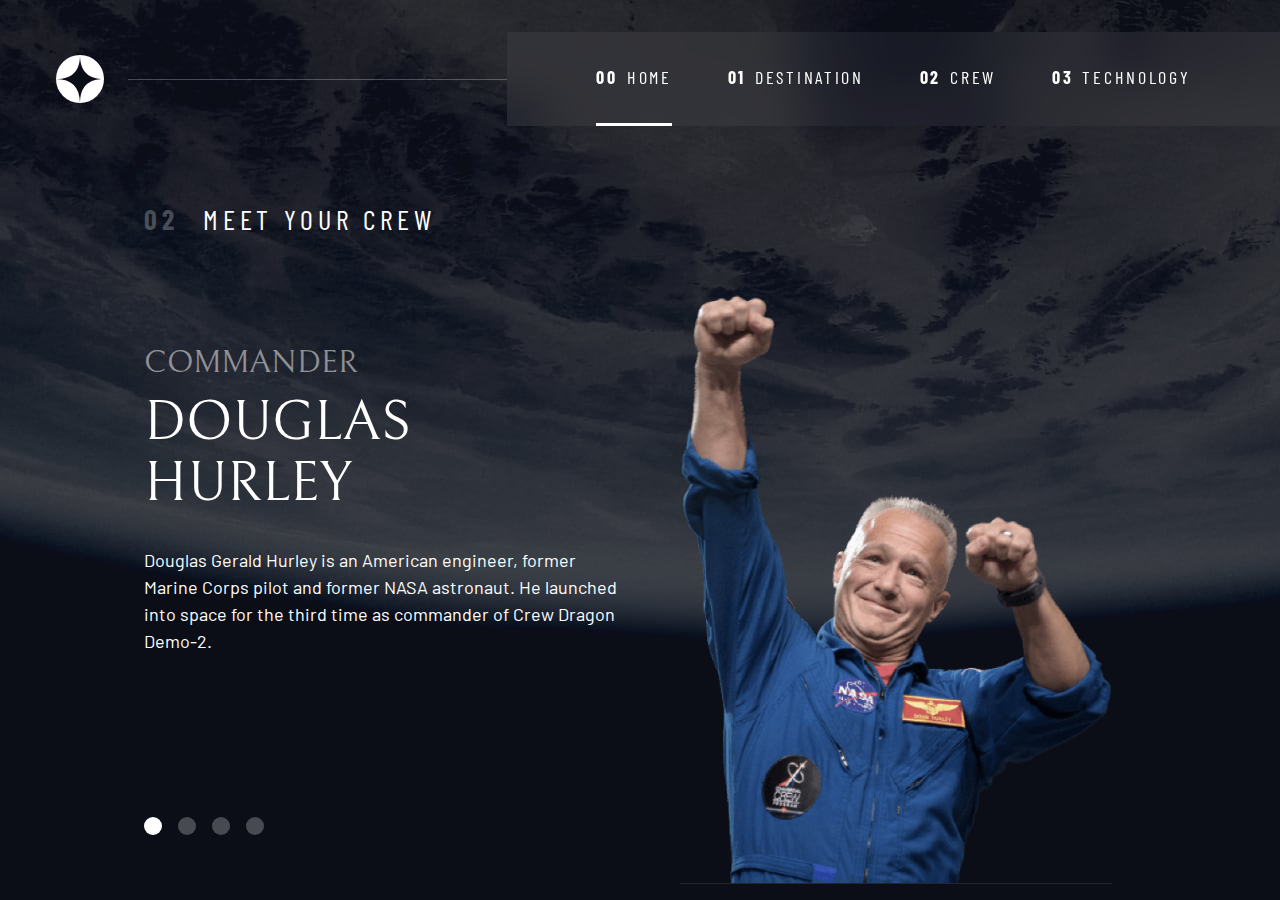
==== crew.html @ 6f49dcb1 "change to picture/styling changes" ====
<!DOCTYPE html>
<html lang="en">

<head>
    <meta charset="UTF-8">
    <meta http-equiv="X-UA-Compatible" content="IE=edge">
    <meta name="viewport" content="width=device-width, initial-scale=1.0">
    <link rel="icon" type="image/png" sizes="32x32" href="./assets/favicon-32x32.png">

    <!-- Google fonts -->
    <link rel="preconnect" href="https://fonts.googleapis.com">
    <link rel="preconnect" href="https://fonts.gstatic.com" crossorigin>
    <link
        href="https://fonts.googleapis.com/css2?family=Barlow+Condensed:wght@400;700&family=Bellefair&family=Barlow:wght@400;700&display=swap"
        rel="stylesheet">

    <!-- Custom CSS -->
    <link rel="stylesheet" href="style.css">

    <title>Frontend Mentor | Space tourism website</title>

    <script src="index.js" defer></script>
</head>

<body class="crew">
    <a class="skip-to-content" href="#main">Skip to content</a>
    <header class="primary-header flex">
        <div>
            <img src="./assets/shared/logo.svg" alt="space tourism logo" class="logo">
        </div>
        <button class="mobile-nav-toggle" aria-controls="primary-navigation"><span class="sr-only"
                aria-expanded="false">Menu</span></button>
        <nav>
            <ul id="primary-navigation" data-visible="false" class="primary-navigation underline-indicators flex">
                <li class="active"><a class="ff-sans-cond uppercase text-white letter-spacing-2" href="index.html"><span
                            aria-hidden="true">00</span>Home</a>
                <li><a class="ff-sans-cond uppercase text-white letter-spacing-2" href="destination.html"><span
                            aria-hidden="true">01</span>Destination</a>
                <li><a class="ff-sans-cond uppercase text-white letter-spacing-2" href="crew.html"><span
                            aria-hidden="true">02</span>Crew</a>
                <li><a class="ff-sans-cond uppercase text-white letter-spacing-2" href="technology.html"><span
                            aria-hidden="true">03</span>Technology</a>
            </ul>
        </nav>
    </header>

    <main id="main" class="grid-container grid-container--crew flow">
        <h1 class="numbered-title"><span aria-hidden="true">02</span> Meet your crew</h1>

        <div class="dot-indicators flex">
            <button aria-selected="true"><span class="sr-only">The commander</span></button>
            <button aria-selected="false"><span class="sr-only">The mission specialist</span></button>
            <button aria-selected="false"><span class="sr-only">The pilot</span></button>
            <button aria-selected="false"><span class="sr-only">The engineer</span></button>
        </div>

        <article class="crew-details flow">
            <header class="flow flow--space-small">
                <h2 class="fs-600 ff-serif uppercase">Commander</h2>
                <p class="fs-700 uppercase ff-serif">Douglas Hurley</p>
            </header>
            <p>Douglas Gerald Hurley is an American engineer, former Marine Corps pilot
                and former NASA astronaut. He launched into space for the third time as
                commander of Crew Dragon Demo-2.</p>
        </article>

        <picture>
            <source srcset="assets/crew/image-douglas-hurley.png" type="image/webp">
            <img src="assets/crew/image-douglas-hurley.png" alt="Douglas Hurley">
        </picture>
    </main>
</body>

</html>
---- style.css ----
/* ------------------- */
/* Custom properties   */
/* ------------------- */

:root {
  /* colors */
  --clr-dark: 230 35% 7%;
  --clr-light: 231 77% 90%;
  --clr-white: 0 0% 100%;

  /* font-sizes */
  --fs-900: clamp(5rem, 8vw + 1rem, 9.375rem);
  --fs-800: 3.5rem;
  --fs-700: 1.5rem;
  --fs-600: 1rem;
  --fs-500: 1rem;
  --fs-400: 0.9375rem;
  --fs-300: 1rem;
  --fs-200: 0.875rem;

  /* font-families */
  --ff-serif: "Bellefair", serif;
  --ff-sans-cond: "Barlow Condensed", sans-serif;
  --ff-sans-normal: "Barlow", sans-serif;
}

@media (min-width: 35em) {
  :root {
    --fs-800: 5rem;
    --fs-700: 2.5rem;
    --fs-600: 1.5rem;
    --fs-500: 1.25rem;
    --fs-400: 1rem;
  }
}

@media (min-width: 45em) {
  :root {
    /* font-sizes */
    --fs-800: 6.25rem;
    --fs-700: 3.5rem;
    --fs-600: 2rem;
    --fs-500: 1.75rem;
    --fs-400: 1.125rem;
  }
}

/* ------------------- */
/* Reset               */
/* ------------------- */

/* https://piccalil.li/blog/a-modern-css-reset/ */

/* Box sizing */
*,
*::before,
*::after {
  box-sizing: border-box;
}

/* Reset margins */
body,
h1,
h2,
h3,
h4,
h5,
p,
figure,
picture {
  margin: 0;
}

h1,
h2,
h3,
h4,
h5,
h6,
p {
  font-weight: 400;
}

/* set up the body */
body {
  font-family: var(--ff-sans-normal);
  font-size: var(--fs-400);
  color: hsl(var(--clr-white));
  background-color: hsl(var(--clr-dark));
  line-height: 1.5;
  min-height: 100vh;

  display: grid;
  grid-template-rows: min-content 1fr;

  overflow-x: hidden;
}

/* make images easier to work with */
img,
picutre {
  max-width: 100%;
  display: block;
}

/* make form elements easier to work with */
input,
button,
textarea,
select {
  font: inherit;
}

/* remove animations for people who've turned them off */
@media (prefers-reduced-motion: reduce) {
  *,
  *::before,
  *::after {
    animation-duration: 0.01ms !important;
    animation-iteration-count: 1 !important;
    transition-duration: 0.01ms !important;
    scroll-behavior: auto !important;
  }
}

/* ------------------- */
/* Utility classes     */
/* ------------------- */

/* general */

.flex {
  display: flex;
  gap: var(--gap, 1rem);
}

.grid {
  display: grid;
  gap: var(--gap, 1rem);
}

.d-block {
  display: block;
}

.flow > *:where(:not(:first-child)) {
  margin-top: var(--flow-space, 1rem);
}

.flow--space-small {
  --flow-space: 0.75rem;
}

.container {
  padding-inline: 2em;
  margin-inline: auto;
  max-width: 80rem;
}

.sr-only {
  position: absolute;
  width: 1px;
  height: 1px;
  padding: 0;
  margin: -1px;
  overflow: hidden;
  clip: rect(0, 0, 0, 0);
  white-space: nowrap; /* added line */
  border: 0;
}

.skip-to-content {
  position: absolute;
  z-index: 9999;
  background: hsl(var(--clr-white));
  color: hsl(var(--clr-dark));
  padding: 0.5em 1em;
  margin-inline: auto;
  transform: translateY(-100%);
  transition: transform 250ms ease-in;
}

.skip-to-content:focus {
  transform: translateY(0);
}

/* colors */

.bg-dark {
  background-color: hsl(var(--clr-dark));
}
.bg-accent {
  background-color: hsl(var(--clr-light));
}
.bg-white {
  background-color: hsl(var(--clr-white));
}

.text-dark {
  color: hsl(var(--clr-dark));
}
.text-accent {
  color: hsl(var(--clr-light));
}
.text-white {
  color: hsl(var(--clr-white));
}

/* typography */

.ff-serif {
  font-family: var(--ff-serif);
}
.ff-sans-cond {
  font-family: var(--ff-sans-cond);
}
.ff-sans-normal {
  font-family: var(--ff-sans-normal);
}

.letter-spacing-1 {
  letter-spacing: 4.75px;
}
.letter-spacing-2 {
  letter-spacing: 2.7px;
}
.letter-spacing-3 {
  letter-spacing: 2.35px;
}

.uppercase {
  text-transform: uppercase;
}

.fs-900 {
  font-size: var(--fs-900);
}
.fs-800 {
  font-size: var(--fs-800);
}
.fs-700 {
  font-size: var(--fs-700);
}
.fs-600 {
  font-size: var(--fs-600);
}
.fs-500 {
  font-size: var(--fs-500);
}
.fs-400 {
  font-size: var(--fs-400);
}
.fs-300 {
  font-size: var(--fs-300);
}
.fs-200 {
  font-size: var(--fs-200);
}

.fs-900,
.fs-800,
.fs-700,
.fs-600 {
  line-height: 1.1;
}

.numbered-title {
  font-family: var(--ff-sans-cond);
  font-size: var(--fs-500);
  text-transform: uppercase;
  letter-spacing: 4.72px;
}

.numbered-title span {
  margin-right: 0.5em;
  font-weight: 700;
  color: hsl(var(--clr-white) / 0.25);
}

/* ------------------- */
/* Compontents         */
/* ------------------- */

.large-button {
  font-size: 2rem;
  position: relative;
  z-index: 1;
  display: inline-grid;
  place-items: center;
  padding: 0 2em;
  border-radius: 50%;
  aspect-ratio: 1;
  text-decoration: none;
}

.large-button::after {
  content: "";
  position: absolute;
  z-index: -1;
  width: 100%;
  height: 100%;
  background: hsl(var(--clr-white) / 0.1);
  border-radius: 50%;
  opacity: 0;
  transition: opacity 500ms linear, transform 750ms ease-in-out;
}

.large-button:hover::after,
.large-button:focus::after {
  opacity: 1;
  transform: scale(1.5);
}

/* primary-header */

.logo {
  margin: 1.5rem clamp(1.5rem, 5vw, 3.5rem);
}

.primary-header {
  justify-content: space-between;
  align-items: center;
}

.primary-navigation {
  --gap: clamp(1.5rem, 5vw, 3.5rem);
  --underline-gap: 2rem;
  list-style: none;
  padding: 0;
  margin: 0;
  background: hsl(var(--clr-white) / 0.05);
  backdrop-filter: blur(1.5rem);
}

.primary-navigation a {
  text-decoration: none;
}

.primary-navigation a > span {
  font-weight: 700;
  margin-right: 0.5em;
}

.mobile-nav-toggle {
  display: none;
}

@media (max-width: 35rem) {
  .primary-navigation {
    --underline-gap: 0.5rem;
    position: fixed;
    z-index: 1000;
    inset: 0 0 0 30%;
    list-style: none;
    padding: min(20rem, 15vh) 2rem;
    margin: 0;
    flex-direction: column;
    transform: translateX(100%);
    transition: transform 500ms ease-in-out;
  }

  .primary-navigation[data-visible="true"] {
    transform: translateX(0);
  }

  .primary-navigation.underline-indicators > .active {
    border: 0;
  }

  .mobile-nav-toggle {
    display: block;
    position: absolute;
    z-index: 2000;
    right: 1rem;
    top: 2rem;
    background: transparent;
    background-image: url(./assets/shared/icon-hamburger.svg);
    background-repeat: no-repeat;
    background-position: center;
    width: 1.5rem;
    aspect-ratio: 1;
    border: 0;
  }

  .mobile-nav-toggle[aria-expanded="true"] {
    background-image: url(./assets/shared/icon-close.svg);
  }

  .mobile-nav-toggle:focus-visible {
    outline: 5px solid white;
    outline-offset: 5px;
  }
}

@media (min-width: 35em) {
  .primary-navigation {
    padding-inline: clamp(3rem, 7vw, 7rem);
  }
}

@media (min-width: 35em) and (max-width: 44.999em) {
  .primary-navigation a > span {
    display: none;
  }
}

@media (min-width: 45em) {
  .primary-header::after {
    content: "";
    display: block;
    position: relative;
    height: 1px;
    width: 100%;
    margin-right: -2.5rem;
    background: hsl(var(--clr-white) / 0.25);
    order: 1;
  }

  nav {
    order: 2;
  }

  .primary-navigation {
    margin-block: 2rem;
  }
}

.underline-indicators > * {
  cursor: pointer;
  padding: var(--underline-gap, 0.5rem) 0;
  border: 0;
  border-bottom: 0.2rem solid hsl(var(--clr-white) / 0);
  background-color: transparent;
}

.underline-indicators > *:hover,
.underline-indicators > *:focus {
  border-color: hsl(var(--clr-white) / 0.5);
}

.underline-indicators > .active,
.underline-indicators > [aria-selected="true"] {
  color: hsl(var(--clr-white) / 1);
  border-color: hsl(var(--clr-white) / 1);
}

.tab-list {
  --gap: 2rem;
}

.dot-indicators > * {
  cursor: pointer;
  border: 0;
  border-radius: 50%;
  padding: 0.5em;
  background-color: hsl(var(--clr-white) / 0.25);
}

.dot-indicators > *:hover,
.dot-indicators > *:focus {
  background-color: hsl(var(--clr-white) / 0.5);
}

.dot-indicators > [aria-selected="true"] {
  background-color: hsl(var(--clr-white) / 1);
}

/* ----------------------------- */
/* Page specific background      */
/* ----------------------------- */
body {
  background-size: cover;
  background-position: bottom center;
}
/* home */
.home {
  background-image: url(./assets/home/background-home-mobile.jpg);
}

@media (min-width: 35rem) {
  .home {
    background-position: center center;
    background-image: url(./assets/home/background-home-tablet.jpg);
  }
}

@media (min-width: 45rem) {
  .home {
    background-image: url(./assets/home/background-home-desktop.jpg);
  }
}

/* destination */
.destination {
  background-image: url(./assets/destination/background-destination-mobile.jpg);
}

@media (min-width: 35rem) {
  .destination {
    background-position: center center;
    background-image: url(./assets/destination/background-destination-tablet.jpg);
  }
}

@media (min-width: 45rem) {
  .destination {
    background-image: url(./assets/destination/background-destination-desktop.jpg);
  }
}

/* crew */
.crew {
  background-image: url(./assets/home/background-crew-mobile.jpg);
}

@media (min-width: 35rem) {
  .crew {
    background-position: center center;
    background-image: url(./assets/crew/background-crew-tablet.jpg);
  }
}

@media (min-width: 45rem) {
  .crew {
    background-image: url(./assets/crew/background-crew-desktop.jpg);
  }
}

/* ----------------------------- */
/* Layout                        */
/* ----------------------------- */

.grid-container {
  text-align: center;
  display: grid;
  place-items: center;
  padding-inline: 1rem;
  padding-bottom: 4rem;
}

.grid-container p:not([class]) {
  max-width: 50ch;
}

.numbered-title {
  grid-area: title;
}

/* destination layout */

.grid-container--destination {
  --flow-space: 2rem;
  grid-template-areas:
    "title"
    "image"
    "tabs"
    "content";
}

.grid-container--destination > picture {
  grid-area: image;
  max-width: 60%;
}

.grid-container--destination > .tab-list {
  grid-area: tabs;
}

.grid-container--destination > .destination-info {
  grid-area: content;
}

.destination-meta {
  flex-direction: column;
  border-top: 1px solid hsl(var(--clr-white) / 0.1);
  padding-top: 2.5rem;
  margin-top: 2.5rem;
}

.destination-meta p {
  font-size: 1.75rem;
}

/* crew layout */

.grid-container--crew {
  --flow-space: 2rem;
  grid-template-areas:
    "title"
    "image"
    "tabs"
    "content";
}

.grid-container--crew > picture {
  grid-area: image;
  max-width: 60%;
  border-bottom: 1px solid hsl(var(--clr-white) / 0.1);
}

.grid-container--crew > .dot-indicators {
  grid-area: tabs;
}

.grid-container--crew > .crew-details {
  grid-area: content;
}

.crew-details h2 {
  color: hsl(var(--clr-white) / 0.5);
}

@media (min-width: 35em) {
  .numbered-title {
    justify-self: start;
    margin-top: 2rem;
  }

  .destination-meta {
    flex-direction: row;
    justify-content: space-evenly;
  }

  .grid-container--crew {
    padding-bottom: 0;
    grid-template-areas:
      "title"
      "content"
      "tabs"
      "image";
  }
}

@media (min-width: 45em) {
  .grid-container {
    text-align: left;
    column-gap: var(--container-gap, 2rem);
    grid-template-columns: minmax(1rem, 1fr) repeat(2, minmax(0, 30rem)) minmax(
        1rem,
        1fr
      );
  }

  .grid-container--home {
    padding-bottom: max(6rem, 20vh);
    align-items: end;
  }

  .grid-container--home > *:first-child {
    grid-column: 2;
  }

  .grid-container--home > *:last-child {
    grid-column: 3;
  }

  .grid-container--destination {
    justify-items: start;
    align-content: start;
    grid-template-areas:
      ". title title ."
      ". image tabs ."
      ". image content .";
  }

  .grid-container--destination > picture,
  .grid-container--crew > picture {
    max-width: 90%;
  }

  .destination-meta {
    --gap: min(6vw, 6rem);
    justify-content: start;
  }

  .grid-container--crew {
    grid-template-areas:
      ". title title ."
      ". content image ."
      ". tabs image .";
  }

  .grid-container--crew > .dot-indicators {
    justify-self: start;
  }

  /* .grid-container--crew > picture {
        align-self: end;
    } */
}
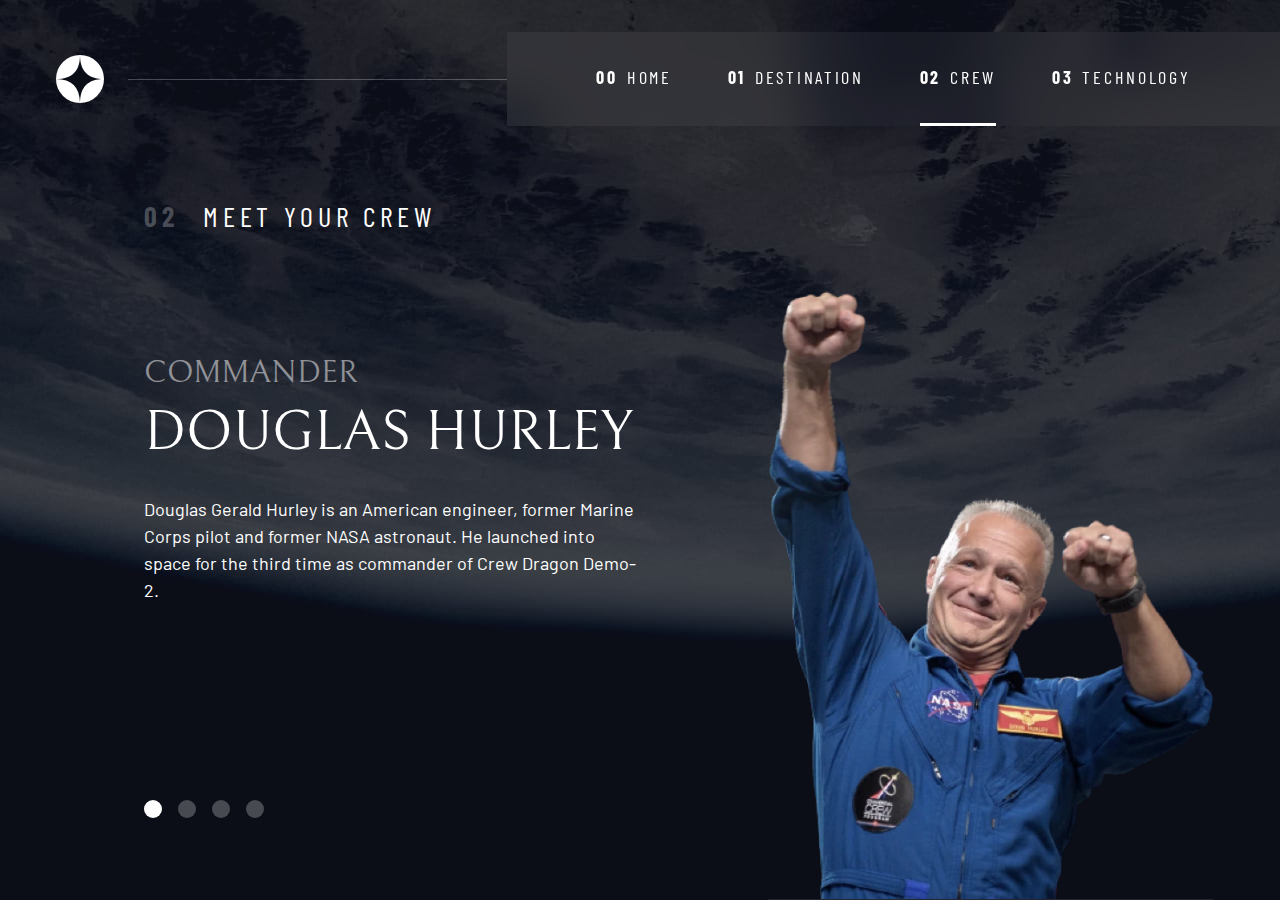
==== commit 7a911281: "update" ====
--- a/crew.html
+++ b/crew.html
@@ -19,7 +19,8 @@
 
     <title>Frontend Mentor | Space tourism website</title>
 
-    <script src="index.js" defer></script>
+    <script src="navigation.js" defer></script>
+    <script src="tabs.js" defer></script>
 </head>
 
 <body class="crew">
@@ -32,11 +33,11 @@
                 aria-expanded="false">Menu</span></button>
         <nav>
             <ul id="primary-navigation" data-visible="false" class="primary-navigation underline-indicators flex">
-                <li class="active"><a class="ff-sans-cond uppercase text-white letter-spacing-2" href="index.html"><span
+                <li><a class="ff-sans-cond uppercase text-white letter-spacing-2" href="index.html"><span
                             aria-hidden="true">00</span>Home</a>
                 <li><a class="ff-sans-cond uppercase text-white letter-spacing-2" href="destination.html"><span
                             aria-hidden="true">01</span>Destination</a>
-                <li><a class="ff-sans-cond uppercase text-white letter-spacing-2" href="crew.html"><span
+                <li class="active"><a class="ff-sans-cond uppercase text-white letter-spacing-2" href="crew.html"><span
                             aria-hidden="true">02</span>Crew</a>
                 <li><a class="ff-sans-cond uppercase text-white letter-spacing-2" href="technology.html"><span
                             aria-hidden="true">03</span>Technology</a>
@@ -47,14 +48,19 @@
     <main id="main" class="grid-container grid-container--crew flow">
         <h1 class="numbered-title"><span aria-hidden="true">02</span> Meet your crew</h1>
 
-        <div class="dot-indicators flex">
-            <button aria-selected="true"><span class="sr-only">The commander</span></button>
-            <button aria-selected="false"><span class="sr-only">The mission specialist</span></button>
-            <button aria-selected="false"><span class="sr-only">The pilot</span></button>
-            <button aria-selected="false"><span class="sr-only">The engineer</span></button>
+        <div class="dot-indicators flex" role="tablist" aria-label="crew member list">
+            <button aria-selected="true" aria-controls="commander-tab" role="tab" data-image="commander-image"
+                tabindex="0"><span class="sr-only">The commander</span></button>
+            <button aria-selected="false" aria-controls="mission-tab" role="tab" data-image="mission-image"
+                tabindex="-1"><span class="sr-only">The mission specialist</span></button>
+            <button aria-selected="false" aria-controls="pilot-tab" role="tab" data-image="pilot-image"
+                tabindex="-1"><span class="sr-only">The pilot</span></button>
+            <button aria-selected="false" aria-controls="crew-tab" role="tab" data-image="crew-image"
+                tabindex="-1"><span class="sr-only">The crew engineer</span></button>
         </div>
 
-        <article class="crew-details flow">
+        <!-- commander -->
+        <article class="crew-details flow" id="commander-tab" role="tabpanel" tabindex="0">
             <header class="flow flow--space-small">
                 <h2 class="fs-600 ff-serif uppercase">Commander</h2>
                 <p class="fs-700 uppercase ff-serif">Douglas Hurley</p>
@@ -64,9 +70,56 @@
                 commander of Crew Dragon Demo-2.</p>
         </article>
 
-        <picture>
-            <source srcset="assets/crew/image-douglas-hurley.png" type="image/webp">
+        <!-- mission specialist -->
+        <article hidden class="crew-details flow" id="mission-tab" role="tabpanel" tabindex="0">
+            <header class="flow flow--space-small">
+                <h2 class="fs-600 ff-serif uppercase">Mission Specialist</h2>
+                <p class="fs-700 uppercase ff-serif">Mark SHuttleworth</p>
+            </header>
+            <p>Mark Richard Shuttleworth is the founder and CEO of Canonical, the company behind
+                the Linux-based Ubuntu operating system. Shuttleworth became the first South
+                African to travel to space as a space tourist.</p>
+        </article>
+
+        <!-- pilot -->
+        <article hidden class="crew-details flow" id="pilot-tab" role="tabpanel" tabindex="0">
+            <header class="flow flow--space-small">
+                <h2 class="fs-600 ff-serif uppercase">Pilot</h2>
+                <p class="fs-700 uppercase ff-serif">Victor Glover</p>
+            </header>
+            <p>Pilot on the first operational flight of the SpaceX Crew Dragon to the
+                International Space Station. Glover is a commander in the U.S. Navy where
+                he pilots an F/A-18.He was a crew member of Expedition 64, and served as a
+                station systems flight engineer.</p>
+        </article>
+
+        <!-- engineer -->
+        <article hidden class="crew-details flow" id="crew-tab" role="tabpanel" tabindex="0">
+            <header class="flow flow--space-small">
+                <h2 class="fs-600 ff-serif uppercase">Flight Engineer</h2>
+                <p class="fs-700 uppercase ff-serif">Anousheh Ansari</p>
+            </header>
+            <p>Anousheh Ansari is an Iranian American engineer and co-founder of Prodea Systems.
+                Ansari was the fourth self-funded space tourist, the first self-funded woman to
+                fly to the ISS, and the first Iranian in space.</p>
+        </article>
+
+
+        <picture id="commander-image">
+            <source srcset="assets/crew/image-douglas-hurley.webp" type="image/webp">
             <img src="assets/crew/image-douglas-hurley.png" alt="Douglas Hurley">
+        </picture>
+        <picture hidden id="mission-image">
+            <source srcset="assets/crew/image-mark-shuttleworth.webp" type="image/webp">
+            <img src="assets/crew/image-mark-shuttleworth.png" alt="Douglas Hurley">
+        </picture>
+        <picture hidden id="pilot-image">
+            <source srcset="assets/crew/image-victor-glover.webp" type="image/webp">
+            <img src="assets/crew/image-victor-glover.png" alt="Douglas Hurley">
+        </picture>
+        <picture hidden id="crew-image">
+            <source srcset="assets/crew/image-anousheh-ansari.webp" type="image/webp">
+            <img src="assets/crew/image-anousheh-ansari.png" alt="Douglas Hurley">
         </picture>
     </main>
 </body>
--- a/style.css
+++ b/style.css
@@ -560,6 +560,7 @@
 .grid-container--destination > picture {
   grid-area: image;
   max-width: 60%;
+  align-self: start;
 }
 
 .grid-container--destination > .tab-list {
@@ -663,8 +664,7 @@
       ". image content .";
   }
 
-  .grid-container--destination > picture,
-  .grid-container--crew > picture {
+  .grid-container--destination > picture {
     max-width: 90%;
   }
 
@@ -674,17 +674,20 @@
   }
 
   .grid-container--crew {
+    grid-template-columns: minmax(1rem, 1fr) minmax(0, 37rem) minmax(0, 23rem) minmax(
+        1rem,
+        1fr
+      );
+    justify-items: start;
     grid-template-areas:
       ". title title ."
       ". content image ."
       ". tabs image .";
   }
 
-  .grid-container--crew > .dot-indicators {
-    justify-self: start;
-  }
-
-  /* .grid-container--crew > picture {
-        align-self: end;
-    } */
-}
+  .grid-container--crew > picture {
+    grid-column: span 2;
+    align-self: end;
+    max-width: 90%;
+  }
+}
